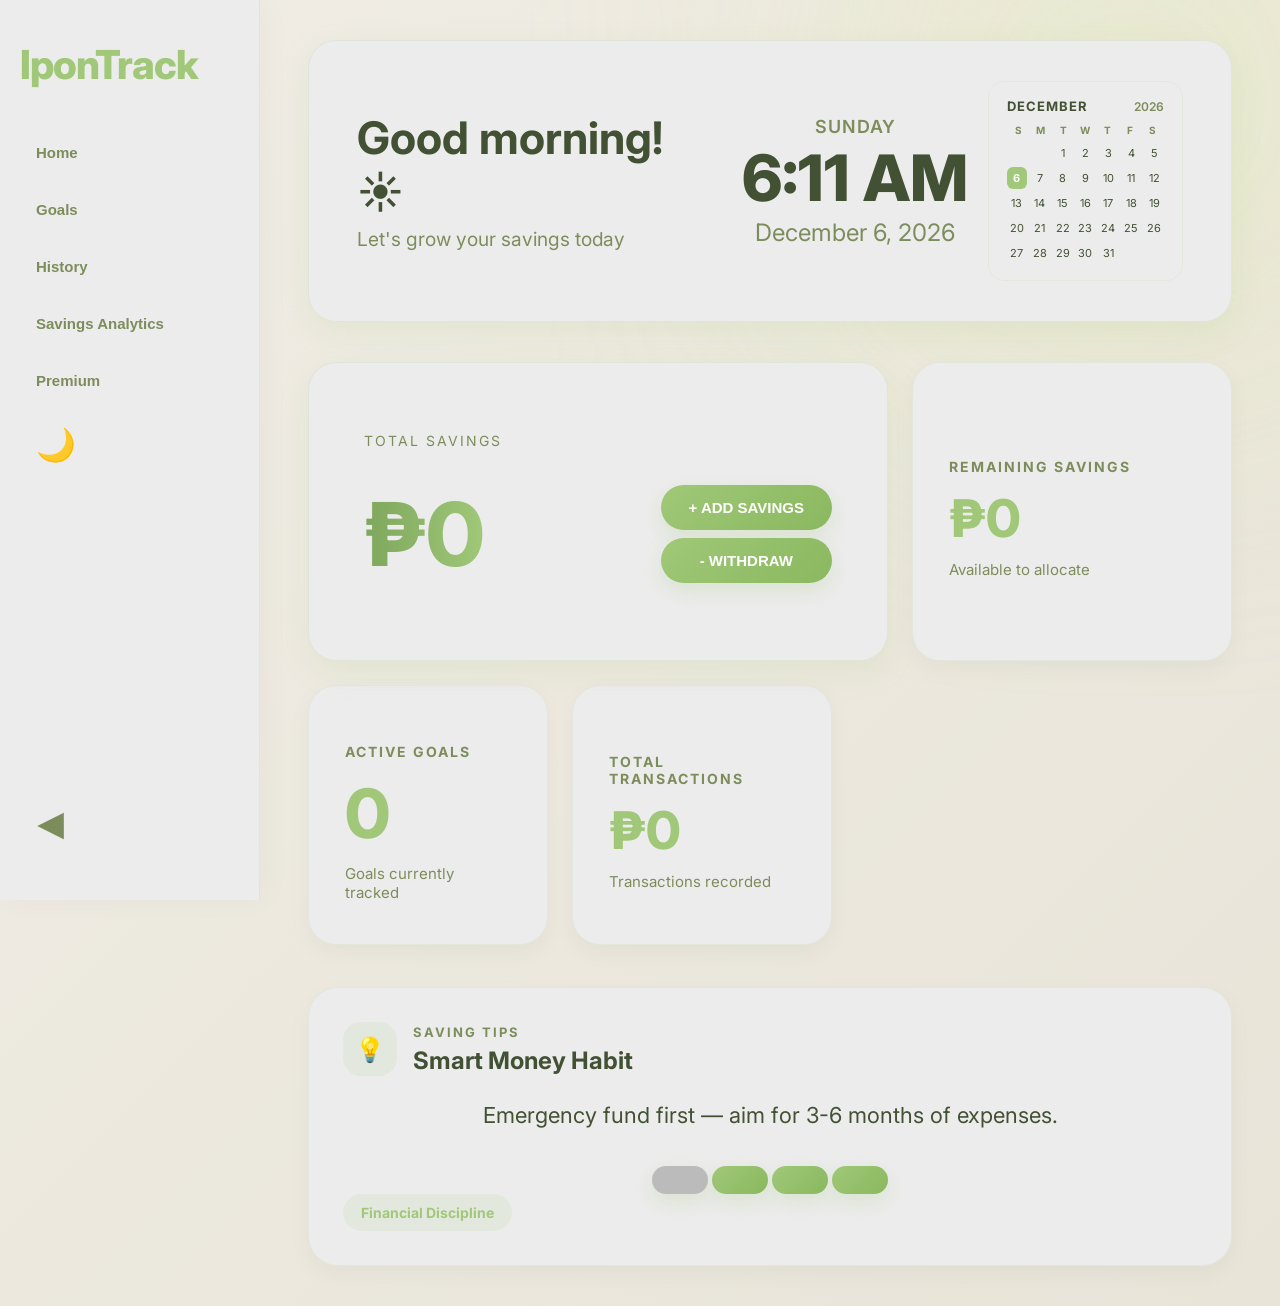
==== dashboard.html @ e524cc5b "analytics" ====
<!DOCTYPE html>
<html lang="en">

<head>
  <meta charset="UTF-8">
  <title>IponTrack Dashboard</title>
  <link rel="stylesheet" href="dashboard.css">
</head>

<body>

  <div class="layout">

    <aside class="sidebar">
      <h2 class="logo">IponTrack</h2>

      <button onclick="showPanel('home')">Home</button>
      <button onclick="showPanel('goals')">Goals</button>
      <button onclick="showPanel('history')">History</button>
      <button onclick="showPanel('analytics')">Savings Analytics</button>
      <button onclick="showPanel('premium')">Premium</button>

      <button onclick="toggleDarkMode()" id="darkModeToggle" class="theme-toggle">🌙</button>
      <button class="logout-icon" onclick="logout()" title="Logout">◀</button>
    </aside>

    <main class="main">

      <!-- HOME -->
      <section id="home" class="panel">

        <!-- Greeting Card -->
        <div class="overview-card greeting-card">
          <div class="greeting-row">
            <div class="greeting-left">
              <p id="greetingMessage" class="greeting">Hello!</p>
              <p class="greeting-sub">Let's grow your savings today</p>
            </div>
            <div class="greeting-right">
              <div class="greeting-clock">
                <p class="clock-day" id="clockDay">Loading...</p>
                <h2 class="clock-time" id="clockTime">--:--</h2>
                <small class="clock-date" id="clockDate">Loading date...</small>
              </div>
              <div class="greeting-calendar" id="miniCalendar">
                <div class="cal-header">
                  <span class="cal-month" id="calMonth">May</span>
                  <span class="cal-year" id="calYear">2026</span>
                </div>
                <div class="cal-weekdays">
                  <span>S</span><span>M</span><span>T</span><span>W</span><span>T</span><span>F</span><span>S</span>
                </div>
                <div class="cal-days" id="calDays"></div>
              </div>
            </div>
          </div>
        </div>

        <div class="overview-row">
          <div class="overview-card">
            <p class="label">Total Savings</p>
            <div class="savings-row">
              <h1 id="totalSavings">₱0</h1>
              <div class="savings-buttons">
                <button onclick="openGeneralDeposit()" class="goal-add-btn">+ ADD SAVINGS</button>
                <button onclick="openWithdraw()" class="goal-delete-btn">- WITHDRAW</button>
              </div>
            </div>
          </div>
          <div class="remaining-card">
            <p class="remaining-label">REMAINING SAVINGS</p>
            <h2 class="remaining-amount" id="remainingBalance">₱0</h2>
            <small class="remaining-subtext">Available to allocate</small>
          </div>
          <div class="goals-card">
            <p class="goals-label">ACTIVE GOALS</p>
            <h2 class="goals-count" id="activeGoals">0</h2>
            <small class="goals-subtext">Goals currently tracked</small>
          </div>
          <div class="transactions-card">
            <p class="transactions-label">TOTAL TRANSACTIONS</p>
            <h2 class="transactions-total" id="totalTransactions">₱0</h2>
            <small class="transactions-subtext">Transactions recorded</small>
          </div>
        </div>

        <div class="tips-card">
          <div class="tips-header">
            <div class="tips-icon">💡</div>
            <div>
              <p class="tips-label">SAVING TIPS</p>
              <h3 class="tips-title">Smart Money Habit</h3>
            </div>
          </div>
          <p class="tips-text" id="tipsText">Emergency fund first — aim for 3-6 months of expenses.</p>
          <div class="tip-dots" id="tipDots"></div>
          <div class="tips-footer">
            <span class="tips-badge">Financial Discipline</span>
          </div>
        </div>

      </section>

      <!-- GOALS -->
      <section id="goals" class="panel hidden">
        <h1>Your Goals</h1>
        <div class="form">
          <input id="goalName" placeholder="Goal name">
          <input id="goalAmount" type="number" placeholder="Target amount">
          <button onclick="addGoal()">Add Goal</button>
        </div>
        <div id="goalList"></div>
      </section>

      <!-- HISTORY -->
      <section id="history" class="panel hidden">
        <h1>Transaction History</h1>
        <table class="history-table">
          <thead>
            <tr>
              <th>Amount</th>
              <th>Date</th>
              <th>Action</th>
            </tr>
          </thead>
          <tbody id="historyList"></tbody>
        </table>
      </section>

      <!-- ANALYTICS -->
      <section id="analytics" class="panel hidden">
        <h1>Savings Analytics</h1>

        <!-- Summary Cards -->
        <div class="summary-row">
          <div class="summary-card">
            <p class="summary-label">TOTAL SAVINGS</p>
            <h3 id="analyticsTotalSavings">₱0</h3>
          </div>
          <div class="summary-card">
            <p class="summary-label">ALLOCATED</p>
            <h3 id="analyticsAllocated">₱0</h3>
          </div>
          <div class="summary-card">
            <p class="summary-label">REMAINING</p>
            <h3 id="analyticsRemaining">₱0</h3>
          </div>
          <div class="summary-card">
            <p class="summary-label">COMPLETED GOALS</p>
            <h3 id="analyticsCompleted">0</h3>
          </div>
        </div>

        <!-- Savings Trend -->
        <div class="analytics-card">
          <h2>Savings Trend</h2>
          <p class="analytics-subtitle">Last 7 days</p>
          <div class="bar-chart" id="savingsTrend"></div>
        </div>

        <!-- Goal Breakdown -->
        <div class="analytics-card">
          <h2>Goal Breakdown</h2>
          <p class="analytics-subtitle">How your savings are distributed</p>
          <div class="donut-container" id="goalBreakdown">
            <div class="donut-center">Goals</div>
          </div>
          <div class="donut-legend" id="donutLegend"></div>
        </div>
      </section>

      <!-- PREMIUM -->
      <section id="premium" class="panel hidden">
        <h1>Upgrade to Premium</h1>
        <p style="color: var(--text-soft); margin-bottom: 30px;">Unlock powerful features to supercharge your savings
          journey.</p>
        <div class="pricing-table">
          <div class="pricing-col">
            <div class="pricing-header free">
              <h2>Free</h2>
              <p class="pricing-price">₱0</p>
              <p class="pricing-sub">Forever</p>
            </div>
            <div class="pricing-features">
              <div class="pricing-feature"><span class="check">✓</span> Basic Savings Tracking</div>
              <div class="pricing-feature"><span class="check">✓</span> Up to 5 Goals</div>
              <div class="pricing-feature"><span class="check">✓</span> Transaction History</div>
              <div class="pricing-feature"><span class="check">✓</span> Savings Tips</div>
              <div class="pricing-feature"><span class="check">✓</span> Dark Mode</div>
              <div class="pricing-feature disabled"><span class="cross">✗</span> Advanced Analytics</div>
              <div class="pricing-feature disabled"><span class="cross">✗</span> Smart Predictions</div>
              <div class="pricing-feature disabled"><span class="cross">✗</span> Extended History</div>
              <div class="pricing-feature disabled"><span class="cross">✗</span> Priority Insights</div>
            </div>
            <div class="pricing-footer">
              <p class="current-plan">Current Plan</p>
            </div>
          </div>
          <div class="pricing-col featured">
            <div class="pricing-badge">⭐ RECOMMENDED</div>
            <div class="pricing-header premium">
              <h2>Premium</h2>
              <p class="pricing-price">₱299</p>
              <p class="pricing-sub">One-time payment</p>
            </div>
            <div class="pricing-features">
              <div class="pricing-feature"><span class="check">✓</span> Unlimited Goals</div>
              <div class="pricing-feature"><span class="check">✓</span> Advanced Analytics</div>
              <div class="pricing-feature"><span class="check">✓</span> Savings Tips</div>
              <div class="pricing-feature"><span class="check">✓</span> Smart Predictions</div>
              <div class="pricing-feature"><span class="check">✓</span> Extended History</div>
              <div class="pricing-feature"><span class="check">✓</span> Priority Insights</div>
              <div class="pricing-feature"><span class="check">✓</span> Data Export</div>
            </div>
            <div class="pricing-footer">
              <input id="activation_code" placeholder="Enter activation code" style="margin-bottom: 10px;">
              <button onclick="activate()">Activate Now</button>
              <p id="premiumStatus" style="margin-top: 8px;"> </p>
            </div>
          </div>
        </div>
      </section>

    </main>

  </div>

  <!-- DEPOSIT MODAL -->
  <div id="depositModal" class="modal hidden">
    <div class="modal-box">
      <h3>Add Savings</h3>
      <input id="amount" type="number" placeholder="Enter amount">
      <input type="hidden" id="depositGoalId">
      <div class="modal-actions">
        <button class="cancel-btn" onclick="closeDeposit()">Cancel</button>
        <button class="save-btn" onclick="deposit()">Save Savings</button>
      </div>
    </div>
  </div>

  <!-- GENERAL DEPOSIT MODAL -->
  <div id="generalDepositModal" class="modal hidden">
    <div class="modal-box">
      <h3>Add to Total Savings</h3>
      <input id="generalAmount" type="number" placeholder="Enter amount">
      <div class="modal-actions">
        <button class="cancel-btn" onclick="closeGeneralDeposit()">Cancel</button>
        <button class="save-btn" onclick="generalDeposit()">Save</button>
      </div>
    </div>
  </div>

  <!-- WITHDRAW MODAL -->
  <div id="withdrawModal" class="modal hidden">
    <div class="modal-box">
      <h3>Withdraw from Total Savings</h3>
      <input id="withdrawAmount" type="number" placeholder="Enter amount">
      <div class="modal-actions">
        <button class="cancel-btn" onclick="closeWithdraw()">Cancel</button>
        <button class="save-btn" onclick="withdraw()" style="background: var(--danger);">Withdraw</button>
      </div>
    </div>
  </div>

  <!-- GOAL WITHDRAW MODAL -->
  <div id="goalWithdrawModal" class="modal hidden">
    <div class="modal-box">
      <h3>Withdraw from Goal</h3>
      <input id="goalWithdrawAmount" type="number" placeholder="Enter amount">
      <input type="hidden" id="withdrawGoalId">
      <div class="modal-actions">
        <button class="cancel-btn" onclick="closeGoalWithdraw()">Cancel</button>
        <button class="save-btn" onclick="goalWithdraw()">Withdraw</button>
      </div>
    </div>
  </div>

  <!-- CONFIRMATION MODAL -->
  <div id="confirmModal" class="modal hidden" role="dialog" aria-modal="true">
    <div class="modal-box confirm-box">
      <div class="confirm-icon">⚠️</div>
      <h3 id="confirmTitle">Are you sure?</h3>
      <p id="confirmMessage">This action cannot be undone.</p>
      <div class="modal-actions">
        <button class="cancel-btn" onclick="closeConfirm()">Cancel</button>
        <button class="save-btn" onclick="executeConfirm()" style="background: var(--danger);">Delete</button>
      </div>
    </div>
  </div>

  <script src="app.js"></script>

</body>

</html>
---- dashboard.css ----
@import url('https://fonts.googleapis.com/css2?family=Inter:wght@300;400;600;800&display=swap');

:root {
  --bg-main: rgb(107, 107, 107);
  --bg-soft: #FAF6E9;
  --primary: #A0C878;
  --primary-hover: #8bb364;
  --light-green: #DDEB9D;
  --text-dark: #425133;
  --text-soft: #7c8d5b;
  --card-bg: rgb(236, 236, 236);
  --glass-border: rgba(160, 200, 120, 0.18);
  --danger: #e76f51;
  --shadow-soft: 0 10px 30px rgba(160,200,120,0.15);
  --shadow-hover: 0 18px 40px rgba(160,200,120,0.22);
  --sidebar-width: 260px;
}

* {
  box-sizing: border-box;
}

/* BODY */
body {
  margin: 0;
  font-family: 'Inter', sans-serif;
  background: linear-gradient(135deg, #F0EDE5 0%, #E8E4D8 100%);
  color: var(--text-dark);
  overflow-x: hidden;
}

/* SOFT GLOW */
body::before {
  content: "";
  position: fixed;
  width: 400px;
  height: 400px;
  background: #DDEB9D;
  filter: blur(170px);
  opacity: 0.45;
  top: -100px;
  right: -50px;
  z-index: -1;
}

/* LAYOUT */
.layout {
  display: flex;
  min-height: 100vh;
}

/* HAMBURGER MENU BUTTON */
.hamburger {
  display: none;
  position: fixed;
  top: 16px;
  left: 16px;
  z-index: 1000;
  background: rgba(255,255,255,0.85);
  backdrop-filter: blur(10px);
  border: 1px solid var(--glass-border);
  border-radius: 12px;
  width: 44px;
  height: 44px;
  cursor: pointer;
  font-size: 1.4rem;
  color: var(--text-dark);
  align-items: center;
  justify-content: center;
  box-shadow: 0 4px 12px rgba(0,0,0,0.06);
}

/* SIDEBAR OVERLAY (mobile) */
.sidebar-overlay {
  display: none;
  position: fixed;
  top: 0;
  left: 0;
  width: 100%;
  height: 100%;
  background: rgba(0,0,0,0.3);
  z-index: 998;
}

/* SIDEBAR */
.sidebar {
  width: var(--sidebar-width);
  background: var(--card-bg);
  backdrop-filter: blur(20px);
  padding: 40px 20px;
  display: flex;
  flex-direction: column;
  position: fixed;
  height: 100vh;
  border-right: 1px solid var(--glass-border);
  box-shadow: 5px 0 30px rgba(0,0,0,0.03);
  z-index: 999;
  transition: transform 0.3s ease;
}

.sidebar .theme-toggle {
  font-size: 2rem !important;
}

/* LOGO */
.logo {
  font-size: 2rem;
  font-weight: 800;
  margin-bottom: 45px;
  color: var(--primary);
  letter-spacing: -1px;
}

/* SIDEBAR BUTTONS */
.sidebar button {
  margin: 6px 0;
  padding: 14px 16px;
  background: transparent;
  border: none;
  color: var(--text-soft);
  cursor: pointer;
  border-radius: 14px;
  font-size: 15px;
  font-weight: 600;
  transition: all 0.25s ease;
  text-align: left;
}

.sidebar button:hover {
  background: rgba(160,200,120,0.12);
  color: var(--text-dark);
  transform: translateX(4px);
}

/* LOGOUT */
.logout {
  margin-top: auto !important;
  color: var(--danger) !important;
}

/* MAIN */
.main {
  flex: 1;
  margin-left: var(--sidebar-width);
  padding: 40px 48px;
}

/* PANELS */
.panel {
  max-width: 100%;
  animation: fadeUp 0.45s ease;
}

/* OVERVIEW CARD */
.overview-card {
   background: var(--card-bg);
  backdrop-filter: blur(18px);
  padding: 55px;
  border-radius: 28px;
  max-width: 100%;
  border: 1px solid var(--glass-border);
  box-shadow: var(--shadow-soft);
  transition: 0.3s ease;
}

.overview-card:hover {
  transform: translateY(-3px);
  box-shadow: var(--shadow-hover);
}

/* LABEL */
.overview-card .label {
  color: var(--text-soft);
  font-size: 14px;
  letter-spacing: 2px;
  text-transform: uppercase;
}

/* MONEY */
.overview-card h1 {
  font-size: clamp(51px, 10vw, 88px);
  margin: 18px 0;
  font-weight: 800;
  background: linear-gradient(90deg, #7ea75d, #A0C878);
  -webkit-background-clip: text;
  -webkit-text-fill-color: transparent;
  background-clip: text;
}

/* BUTTONS */
.primary-btn,
.panel button {
  padding: 14px 28px;
  background: linear-gradient(135deg, #A0C878, #8ab85f);
  border: none;
  border-radius: 50px;
  color: white;
  font-weight: 700;
  cursor: pointer;
  transition: all 0.25s ease;
  box-shadow: 0 8px 20px rgba(160,200,120,0.22);
  font-size: 15px;
}

.primary-btn:hover,
.panel button:hover {
  transform: translateY(-2px);
  filter: brightness(1.03);
  box-shadow: 0 14px 28px rgba(160,200,120,0.3);
}

/* INPUTS */
input {
  padding: 14px 16px;
  border-radius: 16px;
  border: 1px solid var(--glass-border);
  background: rgba(255,255,255,0.75);
  color: var(--text-dark);
  width: 100%;
  max-width: 420px;
  margin-bottom: 12px;
  font-size: 15px;
  transition: 0.25s ease;
}

input::placeholder {
  color: #8ca16f;
}

input:focus {
  outline: none;
  border-color: var(--primary);
  box-shadow: 0 0 0 4px rgba(160,200,120,0.15);
  transform: translateY(-1px);
}

/* GOAL CARDS */
.goal-card,
.progress-card {
  background: rgba(255, 255, 255, 0.4);
  backdrop-filter: blur(15px);
  padding: 22px;
  border-radius: 22px;
  margin-top: 16px;
  border: 1px solid var(--glass-border);
  box-shadow: 0 8px 24px rgba(0,0,0,0.04);
  transition: 0.25s ease;
}

.goal-card:hover,
.progress-card:hover {
  transform: translateY(-3px);
  box-shadow: 0 14px 30px rgba(0,0,0,0.06);
}

/* ANALYTICS */
.goal-analytics {
  display: flex;
  gap: 14px;
  margin-top: 18px;
  flex-wrap: wrap;
}

.mini-card {
  flex: 1;
  min-width: 120px;
  background: rgba(255,255,255,0.8);
  padding: 14px;
  border-radius: 14px;
  text-align: center;
  border: 1px solid rgba(160,200,120,0.12);
}

.mini-card small {
  color: var(--text-soft);
  display: block;
  margin-bottom: 4px;
}

/* PROGRESS */
.progress-title {
  margin-top: 40px;
  margin-bottom: 20px;
}

.remaining {
  color: var(--text-soft);
}

.progress-bar {
  width: 100%;
  height: 12px;
  background: #edf3d0;
  border-radius: 12px;
  margin-top: 15px;
  overflow: hidden;
}

.progress-fill {
  height: 100%;
  background: linear-gradient(90deg, #A0C878, #c3df8c);
  border-radius: 12px;
  animation: growBar 1s ease;
}

/* DELETE BUTTON (for goals/transactions) */
.delete-btn {
  min-width: 120px;
  background: var(--danger);
  color: white;
  border: none;
  padding: 10px 16px;
  border-radius: 12px;
  font-size: 14px;
  font-weight: 600;
  cursor: pointer;
  transition: 0.25s ease;
}

.delete-btn:hover {
  background: #d85d3f;
  transform: translateY(-1px);
}

/* TABLE */
.history-table {
  width: 100%;
  border-collapse: separate;
  border-spacing: 0;
  overflow: hidden;
  border-radius: 24px;
  background: rgba(255,255,255,0.4);
  box-shadow: 0 8px 24px rgba(0,0,0,0.04);
}

.history-table thead {
  background: rgba(160,200,120,0.12);
}

.history-table th {
  padding: 22px;
  text-align: center;
  font-size: 18px;
  color: #425133;
  font-weight: 700;
}

.history-table td {
  padding: 26px 22px;
  text-align: center;
  font-size: 18px;
  color: #4f5f3c;
  border-top: 1px solid rgba(160,200,120,0.08);
}

.history-table tbody tr:hover {
  background: rgba(160,200,120,0.04);
}

/* MODAL */
.modal {
  position: fixed;
  top: 0;
  left: 0;
  width: 100%;
  height: 100%;
  background: rgba(0,0,0,0.28);
  backdrop-filter: blur(5px);
  display: flex;
  justify-content: center;
  align-items: center;
  z-index: 2000;
}

.modal-box {
  background: rgba(255,255,255,0.92);
  padding: 28px;
  border-radius: 24px;
  min-width: 320px;
  max-width: 90vw;
  border: 1px solid var(--glass-border);
  box-shadow: 0 18px 40px rgba(0,0,0,0.08);
}

.modal-box h3 {
  margin-top: 0;
}

.modal-box input {
  width: 100%;
  box-sizing: border-box;
  padding: 18px 20px;
  border-radius: 18px;
  border: 1px solid rgba(160,200,120,0.18);
  background: rgba(255,255,255,0.82);
  font-size: 17px;
  color: #425133;
  margin-bottom: 26px;
  outline: none;
  max-width: 100%;
}

.modal-box input:focus {
  border-color: #A0C878;
  box-shadow: 0 0 0 4px rgba(160,200,120,0.12);
}

/* MODAL BUTTON ROW */
.modal-actions {
  display: flex;
  justify-content: center;
  gap: 12px;
  margin-top: 10px;
  flex-wrap: wrap;
}

/* SAVE BUTTON */
.save-btn {
  background: linear-gradient(135deg, #A0C878, #8bb364);
  color: white;
  border: none;
  padding: 14px 24px;
  border-radius: 50px;
  font-weight: 700;
  font-size: 15px;
  cursor: pointer;
}

/* CANCEL BUTTON */
.cancel-btn {
  background: rgba(160,200,120,0.08);
  border: 1px solid rgba(160,200,120,0.18);
  color: #6e8452;
  padding: 14px 22px;
  border-radius: 50px;
  font-weight: 600;
  font-size: 15px;
  cursor: pointer;
}

/* EMPTY STATE */
.empty-state {
  text-align: center;
  padding: 40px 20px;
  color: var(--text-soft);
}

.empty-state .empty-icon {
  font-size: 3rem;
  margin-bottom: 12px;
}

.empty-state p {
  margin: 4px 0;
  font-size: 0.95rem;
}

/* LOADING SKELETON */
.skeleton {
  background: linear-gradient(90deg, rgba(160,200,120,0.08) 25%, rgba(160,200,120,0.15) 50%, rgba(160,200,120,0.08) 75%);
  background-size: 200% 100%;
  animation: shimmer 1.5s infinite;
  border-radius: 12px;
}

/* ERROR BANNER */
.error-banner {
  background: rgba(231, 111, 81, 0.1);
  border: 1px solid rgba(231, 111, 81, 0.3);
  color: var(--danger);
  padding: 14px 18px;
  border-radius: 14px;
  margin-bottom: 16px;
  display: none;
}

.error-banner.visible {
  display: block;
}

/* HIDDEN */
.hidden {
  display: none !important;
}

/* ANIMATIONS */
@keyframes fadeUp {
  from {
    opacity: 0;
    transform: translateY(15px);
  }
  to {
    opacity: 1;
    transform: translateY(0);
  }
}

@keyframes growBar {
  from { width: 0; }
}

@keyframes shimmer {
  0% { background-position: -200% 0; }
  100% { background-position: 200% 0; }
}

/* ============================================= */
/* RESPONSIVE BREAKPOINTS */
/* ============================================= */

/* Tablet (≤1024px) */
@media (max-width: 1024px) {
  .hamburger {
    display: flex;
  }

  .sidebar {
    transform: translateX(-100%);
  }

  .sidebar.open {
    transform: translateX(0);
  }

  .sidebar-overlay.active {
    display: block;
  }

  .main {
    margin-left: 0;
    padding: 70px 24px 40px;
  }

  .overview-card {
    padding: 36px;
  }

  .overview-card h1 {
    font-size: 48px;
  }

  .history-table th,
  .history-table td {
    padding: 14px 12px;
    font-size: 14px;
  }
}

/* Mobile (≤640px) */
@media (max-width: 640px) {
  .main {
    padding: 64px 16px 32px;
  }

  .overview-card {
    padding: 28px 20px;
    border-radius: 20px;
  }

  .overview-card h1 {
    font-size: 36px;
  }

  .panel {
    max-width: 100%;
  }

  .modal-box {
    min-width: auto;
    width: 90vw;
    padding: 20px;
  }

  .history-table {
    display: block;
    overflow-x: auto;
    -webkit-overflow-scrolling: touch;
  }

  .history-table th,
  .history-table td {
    padding: 12px 10px;
    font-size: 13px;
    white-space: nowrap;
  }

  input {
    max-width: 100%;
  }
}

/* ============================================= */
/* DARK MODE */
/* ============================================= */
body.dark {
  --bg-main: #121212;
  --bg-soft: #1e1e1e;
  --text-dark: #e0e0e0;
  --text-soft: #a0a0a0;
  --card-bg: rgba(30, 30, 30, 0.75);
  --glass-border: rgba(255, 255, 255, 0.08);
  --shadow-soft: 0 10px 30px rgba(0,0,0,0.4);
  --shadow-hover: 0 18px 40px rgba(0,0,0,0.5);
  background: #121212;
}

body.dark::before {
  background: #2a2a2a;
  opacity: 0.3;
}

body.dark .sidebar {
  background: rgba(20, 20, 20, 0.85);
}

body.dark input {
  background: rgba(40, 40, 40, 0.7);
  color: #e0e0e0;
  border-color: rgba(255, 255, 255, 0.1);
}

body.dark input::placeholder {
  color: #888;
}

body.dark .history-table {
  background: rgba(30, 30, 30, 0.7);
}

body.dark .history-table thead {
  background: rgba(255, 255, 255, 0.04);
}

body.dark .history-table td {
  color: #ccc;
  border-top: 1px solid rgba(255, 255, 255, 0.05);
}

body.dark .history-table tbody tr:hover {
  background: rgba(255, 255, 255, 0.03);
}

body.dark .goal-card,
body.dark .progress-card,
body.dark .overview-card {
  background: rgba(30, 30, 30, 0.7);
}

body.dark .goals-card,
body.dark .transactions-card,
body.dark .clock-card,
body.dark .tips-card,
body.dark .remaining-card {
  background: rgba(30, 30, 30, 0.7);
}

body.dark .tips-icon {
  background: rgba(160, 200, 120, 0.08);
}

body.dark .tips-badge {
  background: rgba(160, 200, 120, 0.1);
  color: #A0C878;
}

body.dark .prediction-select {
  background: rgba(30, 30, 30, 0.9);
  border-color: rgba(255, 255, 255, 0.1);
}

body.dark .goal-add-btn {
  background: #A0C878;
  color: #121212;
}

body.dark .modal-box {
  background: rgba(24, 24, 24, 0.95);
  color: #e0e0e0;
}

body.dark .modal-box input {
  background: rgba(40, 40, 40, 0.8);
  color: #e0e0e0;
}

body.dark .cancel-btn {
  background: rgba(255, 255, 255, 0.05);
  color: #aaa;
  border-color: rgba(255, 255, 255, 0.1);
}

body.dark .mini-card {
  background: rgba(30, 30, 30, 0.7);
}

body.dark .progress-bar {
  background: #333;
}

body.dark .sidebar button:hover {
  background: rgba(255, 255, 255, 0.05);
}

body.dark .hamburger {
  background: rgba(20, 20, 20, 0.9);
  color: #e0e0e0;
}

body.dark .tip-dot {
  background: #3a3a3a;
}

body.dark .tip-dot.active {
  background: #777;
}

body.dark .greeting-calendar {
  background: transparent;
  border-color: rgba(255, 255, 255, 0.06);
}

/* ============================================= */
/* HOME PANEL ENHANCEMENTS */
/* ============================================= */

/* Home cards layout */
#home {
  display: flex;
  flex-direction: column;
  gap: 20px;
  max-width: 100%;
}

/* Greeting Card */
.greeting-card {
  padding: 40px 48px !important;
  max-width: 100% !important;
  margin-bottom: 20px !important;
   background: var(--card-bg) !important;
}

.greeting {
  font-size: 2.8rem;
  font-weight: 700;
  color: var(--text-dark);
  margin: 0 0 8px 0;
  animation: fadeUp 0.6s ease;
}

.greeting-sub {
  font-size: 1.2rem;
  color: var(--text-soft);
  margin: 0;
}

/* Savings Card */
.savings-card {
  padding: 48px 52px !important;
  max-width: 100% !important;
}

.savings-card h1 {
  font-size: clamp(48px, 8vw, 80px) !important;
  
}

/* SAVINGS TIPS CARD */

.tips-card {

  background: var(--card-bg);

  border:
    1px solid rgba(160,200,120,0.14);

  border-radius: 30px;

  padding: 34px;

  box-shadow:
    0 8px 24px rgba(0,0,0,0.04);

  margin-top: 22px;

  max-width: 100%;
}

/* HEADER */

.tips-header {

  display: flex;

  align-items: center;

  gap: 16px;

  margin-bottom: 22px;
}

/* ICON */

.tips-icon {

  width: 54px;

  height: 54px;

  border-radius: 18px;

  background:
    rgba(160,200,120,0.12);

  display: flex;

  align-items: center;

  justify-content: center;

  font-size: 24px;
}

/* LABEL */

.tips-label {

  margin: 0;

  color: var(--text-soft);

  font-size: 13px;

  letter-spacing: 2px;

  font-weight: 700;
}

/* TITLE */

.tips-title {

  margin: 6px 0 0 0;

  color: var(--text-dark);

  font-size: 24px;

  font-weight: 700;
}

/* MAIN TEXT */

.tips-text {

  color: var(--text-dark);

  font-size: 22px;

  line-height: 1.6;

  margin: 0 0 28px 0;

  max-width: 100%;

  text-align: center;
}

/* FOOTER */

.tips-footer {

  display: flex;

  justify-content: flex-start;
}

/* BADGE */

.tips-badge {

  background:
    rgba(160,200,120,0.12);

  color: #A0C878;

  padding: 10px 18px;

  border-radius: 50px;

  font-size: 14px;

  font-weight: 700;
}
/* SIDEBAR BRAND */

.sidebar-brand {

  display: flex;

  align-items: center;

  gap: 14px;

  margin-bottom: 45px;
}

/* LOGO IMAGE */

.sidebar-logo {

  width: 58px;

  height: 58px;

  object-fit: cover;

  border-radius: 18px;

  border:
    1px solid rgba(160,200,120,0.18);

  box-shadow:
    0 6px 18px rgba(0,0,0,0.05);
}

/* TEXT LOGO */

.logo {

  margin: 0;

  font-size: 2.5rem;

  font-weight: 800;

  color: var(--primary);
  
   margin-bottom: 35px;
}

/* REAL TIME CLOCK CARD */

.clock-card {

  margin-top: 28px;

  width: 320px;

  background: var(--card-bg);

  backdrop-filter: blur(14px);

  border:
    1px solid rgba(160,200,120,0.14);

  border-radius: 26px;

  padding: 26px;

  box-shadow:
    0 8px 24px rgba(0,0,0,0.04);
}

/* DAY */

.clock-day {

  margin: 0;

  font-size: 15px;

  color: var(--text-soft);

  font-weight: 600;

  letter-spacing: 1px;

  text-transform: uppercase;
}

/* TIME */

.clock-time {

  margin: 10px 0;

  font-size: 42px;

  color: var(--text-dark);

  font-weight: 800;
}

/* DATE */

.clock-date {

  color: var(--text-soft);

  font-size: 15px;
}

/* OVERVIEW HORIZONTAL ROW */
.overview-row {
  display: flex;
  gap: 20px;
  align-items: stretch;
  flex-wrap: wrap;
}

/* OVERVIEW CARD IN ROW */
.overview-row .overview-card {
  flex: 2 !important;
  min-width: 400px !important;
  display: flex;
  flex-direction: column;
  justify-content: center;
}
  


/* CLOCK CARD */

.clock-card {

  width: 320px;

  min-height: 260px;

  box-sizing: border-box;

  display: flex;

  flex-direction: column;

  justify-content: center;

  background: var(--card-bg);

  border:
    1px solid rgba(160,200,120,0.14);

  border-radius: 28px;

  padding: 36px;

  box-shadow:
    0 8px 24px rgba(0,0,0,0.04);
}

.clock-day {

  margin-bottom: 12px;
}

.clock-time {

  margin: 0 0 14px 0;
}

/* OVERVIEW ROW */

.overview-row {

  display: flex;

  gap: 24px;

  align-items: stretch;
}

/* BOTH CARDS SAME HEIGHT */

.overview-card,
.clock-card {

  min-height: 260px;

  box-sizing: border-box;
}

/* CLOCK CARD LAYOUT */

.clock-card {

  width: 280px;

  display: flex;

  flex-direction: column;

  justify-content: center;
}

.clock-card {

  margin-bottom: 0;
}

.overview-card {

  margin-bottom: 0;
}

/* ACTIVE GOALS CARD */

.goals-card {

  width: 240px;

  min-height: 260px;

  box-sizing: border-box;

  display: flex;

  flex-direction: column;

  justify-content: center;

  background: var(--card-bg);

  border:
    1px solid rgba(160,200,120,0.14);

  border-radius: 28px;

  padding: 36px;

  box-shadow:
    0 8px 24px rgba(0,0,0,0.04);
}

/* LABEL */

.goals-label {

  font-size: 14px;

  letter-spacing: 2px;

  color: var(--text-soft);

  font-weight: 700;

  margin-bottom: 12px;
}

/* NUMBER */

.goals-count {

  font-size: 68px;

  margin: 0;

  color: #A0C878;

  font-weight: 800;
}

/* SUBTEXT */

.goals-subtext {

  margin-top: 10px;

  color: var(--text-soft);

  font-size: 15px;
}

/* TOTAL TRANSACTIONS CARD */

.transactions-card {

  width: 260px;

  min-height: 260px;

  box-sizing: border-box;

  display: flex;

  flex-direction: column;

  justify-content: center;

  background: var(--card-bg);

  border:
    1px solid rgba(160,200,120,0.14);

  border-radius: 28px;

  padding: 36px;

  box-shadow:
    0 8px 24px rgba(0,0,0,0.04);
}

/* LABEL */

.transactions-label {

  font-size: 14px;

  letter-spacing: 2px;

  color: var(--text-soft);

  font-weight: 700;

  margin-bottom: 12px;
}

/* AMOUNT */

.transactions-total {

  font-size: 52px;

  margin: 0;

  color: #A0C878;

  font-weight: 800;
}

/* SUBTEXT */

.transactions-subtext {

  margin-top: 10px;

  color: var(--text-soft);

  font-size: 15px;
}

/* TIPS TEXT ANIMATION */

.tips-text {

  position: relative;

  overflow: hidden;

  min-height: 40px;
}

/* SLIDE ANIMATION */

.tip-slide-out {

  animation:
    slideOutLeft 0.45s ease forwards;
}

.tip-slide-in {

  animation:
    slideInRight 0.45s ease forwards;
}

/* OUT */

@keyframes slideOutLeft {

  from {

    opacity: 1;

    transform: translateX(0);
  }

  to {

    opacity: 0;

    transform: translateX(-40px);
  }
}

/* IN */

@keyframes slideInRight {

  from {

    opacity: 0;

    transform: translateX(40px);
  }

  to {

    opacity: 1;

    transform: translateX(0);
  }
}

.prediction-select {

  margin: 18px 0;

  padding: 12px 16px;

  border-radius: 14px;

  border:
    1px solid rgba(160,200,120,0.14);

  background:
    rgba(0,0,0,0.22);

  color: white;

  font-size: 15px;

  outline: none;

  cursor: pointer;

  width: auto;

  min-width: 180px;

  max-width: 220px;

  appearance: none;

  -webkit-appearance: none;

  -moz-appearance: none;
}

/* OPTIONS */

.prediction-select option {

  background: #1b1b1b;

  color: white;
}

/* GOAL TOP */

.goal-top {

  display: flex;

  justify-content: space-between;

  align-items: center;

  gap: 20px;

  margin-bottom: 14px;
}

/* ACTIONS */

.goal-actions {

  display: flex;

  gap: 12px;
}

/* ADD BUTTON */

.goal-add-btn {

  background: #A0C878;

  color: black;

  border: none;

  padding: 12px 18px;

  border-radius: 14px;

  font-size: 13px;

  font-weight: 800;

  cursor: pointer;
}

/* DELETE BUTTON */

.goal-delete-btn {

  background: #ff3b30;

  color: white;

  border: none;

  padding: 12px 18px;

  border-radius: 14px;

  font-size: 13px;

  font-weight: 800;

  cursor: pointer;
}

.modal {

  z-index: 9999;
}

/* Counter animation */
@keyframes countUp {
  from {
    opacity: 0;
    transform: translateY(10px);
  }
  to {
    opacity: 1;
    transform: translateY(0);
  }
}

/* ============================================= */
/* CONFIRMATION MODAL */
/* ============================================= */

.confirm-box {
  text-align: center;
  max-width: 400px;
}

.confirm-icon {
  font-size: 2.5rem;
  margin-bottom: 12px;
}

.confirm-box h3 {
  margin: 0 0 8px 0;
  font-size: 1.2rem;
  color: var(--text-dark);
}

.confirm-box p {
  margin: 0 0 24px 0;
  font-size: 0.9rem;
  color: var(--text-soft);
}

#confirmDeleteBtn {
  min-width: 100px;
}

.tip-dots {
  display: flex;
  justify-content: center;
  gap: 5px;
  margin-top: 18px;
  margin-bottom: 0;
}

.tip-dots {
  display: flex;
  justify-content: center;
  gap: 4px;
  margin-top: 16px;
}

.tip-dot {
  width: 3px;
  height: 3px;
  border-radius: 50%;
  background: #ddd;
  transition: background 0.3s ease;
  cursor: pointer;
  border: none;
  padding: 0;
}

body.dark .tip-dot {
  background: #3a3a3a;
}

.tip-dot.active {
  background: #bbb;
}

body.dark .tip-dot.active {
  background: #777;
}

/* Greeting Row Layout */
.greeting-row {
  display: flex;
  align-items: center;
  justify-content: space-between;
  gap: 24px;
}

.greeting-left {
  flex: 1;
}

.greeting-right {
  display: flex;
  align-items: center;
  gap: 20px;
}

.greeting-clock {
  text-align: center;
}

.greeting-clock .clock-day {
  font-size: 18px;
  color: var(--text-soft);
  font-weight: 600;
  letter-spacing: 1px;
  text-transform: uppercase;
  margin: 0;
}

.greeting-clock .clock-time {
  font-size: 64px;
  color: var(--text-dark);
  font-weight: 800;
  margin: 2px 0;
}

.greeting-clock .clock-date {
  font-size: 24px;
  color: var(--text-soft);
}

/* Visual Calendar */
.greeting-calendar {
  background: transparent;
  border-radius: 16px;
  padding: 16px 18px;
  border: 1px solid rgba(160, 200, 120, 0.12);
  min-width: 195px;
}

.cal-header {
  display: flex;
  justify-content: space-between;
  align-items: center;
  margin-bottom: 10px;
}

.cal-month {
  font-size: 13px;
  font-weight: 700;
  color: var(--text-dark);
  text-transform: uppercase;
  letter-spacing: 1px;
}

.cal-year {
  font-size: 12px;
  color: var(--text-soft);
  font-weight: 600;
}

.cal-weekdays {
  display: grid;
  grid-template-columns: repeat(7, 1fr);
  text-align: center;
  font-size: 10px;
  font-weight: 700;
  color: var(--text-soft);
  margin-bottom: 6px;
}

.cal-days {
  display: grid;
  grid-template-columns: repeat(7, 1fr);
  gap: 3px;
  text-align: center;
}

.cal-day-cell {
  font-size: 11px;
  padding: 4px 0;
  border-radius: 6px;
  color: var(--text-dark);
}

.cal-day-cell.today {
  background: var(--primary);
  color: white;
  font-weight: 700;
}

.cal-day-cell.empty {
  color: transparent;
}




/* REMAINING SAVINGS CARD */
.remaining-card {
  width: 320px;
  overflow: hidden;
  min-height: 260px;
  box-sizing: border-box;
  display: flex;
  flex-direction: column;
  justify-content: center;
  background: var(--card-bg);
  border: 1px solid rgba(160, 200, 120, 0.14);
  border-radius: 28px;
  padding: 36px;
  box-shadow: 0 8px 24px rgba(0, 0, 0, 0.04);
}

.remaining-label {
  font-size: 14px;
  letter-spacing: 2px;
  color: var(--text-soft);
  font-weight: 700;
  margin-bottom: 12px;
}

.remaining-amount {
  font-size: 52px;
  margin: 0;
  color: #A0C878;
  font-weight: 800;
  word-break: break-all;
}


.remaining-card .remaining-amount {
  font-size: clamp(28px, 5vw, 52px) !important;
}

.remaining-subtext {
  margin-top: 10px;
  color: var(--text-soft);
  font-size: 15px;
}

/* Dark mode */
body.dark .remaining-card {
  background: rgba(30, 30, 30, 0.7);
}

.savings-row {
  display: flex;
  align-items: center;
  justify-content: space-between;
  gap: 20px;
}

.savings-buttons {
  display: flex;
  flex-direction: column;
  gap: 8px;
}

.goal-withdraw-btn {
  background: #f0a030;
  color: white;
  border: none;
  padding: 12px 18px;
  border-radius: 14px;
  font-size: 13px;
  font-weight: 800;
  cursor: pointer;
}

.theme-toggle {
  background: none;
  border: none;
  font-size: 1.3rem;
  cursor: pointer;
  padding: 6px;
  border-radius: 50%;
  transition: 0.3s ease;
  line-height: 1;
  color: var(--text-soft);
}

.theme-toggle:hover {
  background: rgba(160, 200, 120, 0.1);
  transform: scale(1.1);
}

/* PREMIUM PAGE */
.premium-grid {
  display: grid;
  grid-template-columns: repeat(auto-fit, minmax(250px, 1fr));
  gap: 20px;
  margin-bottom: 40px;
}

.premium-feature-card {
  background: var(--card-bg);
  border: 1px solid rgba(160, 200, 120, 0.14);
  border-radius: 22px;
  padding: 28px;
  text-align: center;
  box-shadow: 0 8px 24px rgba(0, 0, 0, 0.04);
  transition: 0.3s ease;
}

.premium-feature-card:hover {
  transform: translateY(-4px);
  box-shadow: 0 14px 30px rgba(0, 0, 0, 0.08);
}

.premium-icon {
  font-size: 2.5rem;
  margin-bottom: 14px;
}

.premium-feature-card h3 {
  margin: 0 0 10px 0;
  color: var(--text-dark);
  font-size: 1.2rem;
}

.premium-feature-card p {
  margin: 0;
  color: var(--text-soft);
  font-size: 0.9rem;
  line-height: 1.5;
}

.premium-activate {
  background: var(--card-bg);
  border: 1px solid rgba(160, 200, 120, 0.14);
  border-radius: 22px;
  padding: 32px;
  text-align: center;
  max-width: 500px;
}

.premium-activate h2 {
  margin: 0 0 20px 0;
  color: var(--text-dark);
}

.premium-activate input {
  margin-bottom: 16px;
}

.premium-activate button {
  margin-bottom: 12px;
}

#premiumStatus {
  color: var(--text-soft);
  font-weight: 600;
}

/* Dark mode */
body.dark .premium-feature-card,
body.dark .premium-activate {
  background: rgba(30, 30, 30, 0.7);
}

/* PRICING TABLE */
.pricing-table {
  display: flex;
  gap: 24px;
  justify-content: center;
  flex-wrap: wrap;
}

.pricing-col {
  background: var(--card-bg);
  border: 1px solid rgba(160, 200, 120, 0.14);
  border-radius: 22px;
  padding: 0;
  width: 320px;
  box-shadow: 0 8px 24px rgba(0, 0, 0, 0.04);
  overflow: hidden;
  position: relative;
}

.pricing-col.featured {
  border-color: var(--primary);
  box-shadow: 0 12px 32px rgba(160, 200, 120, 0.2);
  transform: scale(1.02);
}

.pricing-badge {
  background: var(--primary);
  color: white;
  text-align: center;
  padding: 8px;
  font-weight: 700;
  font-size: 0.85rem;
  letter-spacing: 1px;
}

.pricing-header {
  padding: 32px 24px;
  text-align: center;
}

.pricing-header.free {
  background: rgba(160, 200, 120, 0.08);
}

.pricing-header.premium {
  background: rgba(160, 200, 120, 0.15);
}

.pricing-header h2 {
  margin: 0;
  font-size: 1.8rem;
  color: var(--text-dark);
  -webkit-text-fill-color: var(--text-dark);
  background: none;
}

.pricing-price {
  font-size: 2.8rem;
  font-weight: 800;
  color: var(--primary);
  margin: 8px 0 4px;
}

.pricing-sub {
  font-size: 0.9rem;
  color: var(--text-soft);
  margin: 0;
}

.pricing-features {
  padding: 24px;
}

.pricing-feature {
  padding: 10px 0;
  font-size: 0.9rem;
  color: var(--text-dark);
  border-bottom: 1px solid rgba(160, 200, 120, 0.08);
}

.pricing-feature.disabled {
  color: var(--text-soft);
  opacity: 0.6;
}

.check {
  color: var(--primary);
  font-weight: 700;
  margin-right: 8px;
}

.cross {
  color: var(--danger);
  font-weight: 700;
  margin-right: 8px;
}

.pricing-footer {
  padding: 24px;
  text-align: center;
}

.current-plan {
  color: var(--text-soft);
  font-weight: 600;
}

/* Dark mode */
body.dark .pricing-col {
  background: rgba(30, 30, 30, 0.7);
}

body.dark .pricing-header.free {
  background: rgba(160, 200, 120, 0.05);
}

body.dark .pricing-header.premium {
  background: rgba(160, 200, 120, 0.08);
}

.logout-icon {
  margin-top: auto !important;
  font-size: 2rem !important;
  width: 60px !important;
  height: 60px !important;
  background: none;
  border: none;
  cursor: pointer;
  padding: 10px;
  border-radius: 50%;
  color: var(--text-soft);
  transition: 0.3s ease;
  display: flex;
  align-items: center;
  justify-content: center;
  
}

.logout-icon:hover {
  background: rgba(231, 111, 81, 0.1);
  color: var(--danger);
}

/* ============================================= */
/* ANALYTICS */
/* ============================================= */

.analytics-card {
  background: var(--card-bg);
  border: 1px solid rgba(160, 200, 120, 0.14);
  border-radius: 22px;
  padding: 32px;
  margin-bottom: 24px;
  box-shadow: 0 8px 24px rgba(0, 0, 0, 0.04);
}

.analytics-card h2 {
  margin: 0 0 4px 0;
  font-size: 1.3rem;
  color: var(--text-dark);
  background: none;
  -webkit-text-fill-color: var(--text-dark);
}

.analytics-subtitle {
  color: var(--text-soft);
  font-size: 0.85rem;
  margin: 0 0 24px 0;
}

/* Bar Chart */
.bar-chart {
  display: flex;
  align-items: flex-end;
  gap: 16px;
  height: 220px;
  padding: 0 4px;
}

.bar-wrapper {
  flex: 1;
  display: flex;
  flex-direction: column;
  align-items: center;
  height: 100%;
  justify-content: flex-end;
}

.bar {
  width: 100%;
  max-width: 50px;
  background: var(--primary);
  border-radius: 8px 8px 0 0;
  min-height: 4px;
  transition: height 0.6s ease;
}

.bar-label {
  font-size: 0.8rem;
  color: var(--text-soft);
  margin-top: 8px;
}

.bar-amount {
   font-size: 0.75rem;
  color: var(--text-soft);
  margin-bottom: 4px;
}

/* Donut Chart */
.donut-container {
  width: 180px;
  height: 180px;
  border-radius: 50%;
  margin: 0 auto 24px;
  position: relative;
  display: flex;
  align-items: center;
  justify-content: center;
}

.donut-center {
  position: absolute;
  font-size: 0.85rem;
  font-weight: 700;
  color: var(--text-dark);
  text-align: center;
}

.donut-legend {
  display: flex;
  flex-wrap: wrap;
  gap: 16px;
  justify-content: center;
}

.legend-item {
  display: flex;
  align-items: center;
  gap: 6px;
  font-size: 0.85rem;
  color: var(--text-dark);
}

.legend-dot {
  width: 10px;
  height: 10px;
  border-radius: 50%;
}

/* Dark mode */
body.dark .analytics-card {
  background: rgba(30, 30, 30, 0.7);
}

body.dark .analytics-card h2 {
  -webkit-text-fill-color: var(--text-dark);
}

body.dark .bar {
  background: var(--primary);
}

/* ============================================= */
/* ANALYTICS */
/* ============================================= */

.analytics-card {
  background: var(--card-bg);
  border: 1px solid rgba(160, 200, 120, 0.14);
  border-radius: 22px;
  padding: 32px;
  margin-bottom: 24px;
  box-shadow: 0 8px 24px rgba(0, 0, 0, 0.04);
}

.analytics-card h2 {
  margin: 0 0 4px 0;
  font-size: 1.3rem;
  color: var(--text-dark);
  background: none;
  -webkit-text-fill-color: var(--text-dark);
}

.analytics-subtitle {
  color: var(--text-soft);
  font-size: 0.85rem;
  margin: 0 0 24px 0;
}

/* Bar Chart */
.bar-chart {
  display: flex;
  align-items: flex-end;
  gap: 12px;
  height: 180px;
  padding: 0 4px;
}

.bar-wrapper {
  flex: 1;
  display: flex;
  flex-direction: column;
  align-items: center;
  height: 100%;
  justify-content: flex-end;
}

.bar {
  width: 100%;
  max-width: 40px;
  background: var(--primary);
  border-radius: 8px 8px 0 0;
  min-height: 4px;
  transition: height 0.6s ease;
}

.bar-label {
  font-size: 0.7rem;
  color: var(--text-soft);
  margin-top: 8px;
}

.bar-amount {
  font-size: 0.65rem;
  color: var(--text-soft);
  margin-bottom: 4px;
}

/* Donut Chart */
.donut-container {
  width: 180px;
  height: 180px;
  border-radius: 50%;
  margin: 0 auto 24px;
  position: relative;
  display: flex;
  align-items: center;
  justify-content: center;
}

.donut-center {
  position: absolute;
  font-size: 0.85rem;
  font-weight: 700;
  color: var(--text-dark);
  text-align: center;
  background: var(--card-bg);
  width: 100px;
  height: 100px;
  border-radius: 50%;
  display: flex;
  align-items: center;
  justify-content: center;
}

.donut-legend {
  display: flex;
  flex-wrap: wrap;
  gap: 16px;
  justify-content: center;
}

.legend-item {
  display: flex;
  align-items: center;
  gap: 6px;
  font-size: 0.85rem;
  color: var(--text-dark);
}

.legend-dot {
  width: 10px;
  height: 10px;
  border-radius: 50%;
}

/* Summary Cards */
.summary-row {
  display: flex;
  gap: 16px;
  margin-bottom: 24px;
  flex-wrap: wrap;
}

.summary-card {
  flex: 1;
  min-width: 150px;
  background: var(--card-bg);
  border: 1px solid rgba(160, 200, 120, 0.14);
  border-radius: 18px;
  padding: 20px;
  text-align: center;
  box-shadow: 0 4px 16px rgba(0, 0, 0, 0.03);
}

.summary-label {
  font-size: 0.7rem;
  letter-spacing: 1.5px;
  color: var(--text-soft);
  font-weight: 700;
  margin: 0 0 8px 0;
}

.summary-card h3 {
  font-size: 1.6rem;
  margin: 0;
  color: var(--primary);
  font-weight: 800;
}

/* Dark mode */
body.dark .analytics-card,
body.dark .summary-card {
  background: rgba(30, 30, 30, 0.7);
}

body.dark .analytics-card h2 {
  -webkit-text-fill-color: var(--text-dark);
}

body.dark .donut-center {
  background: rgba(30, 30, 30, 0.9);
}
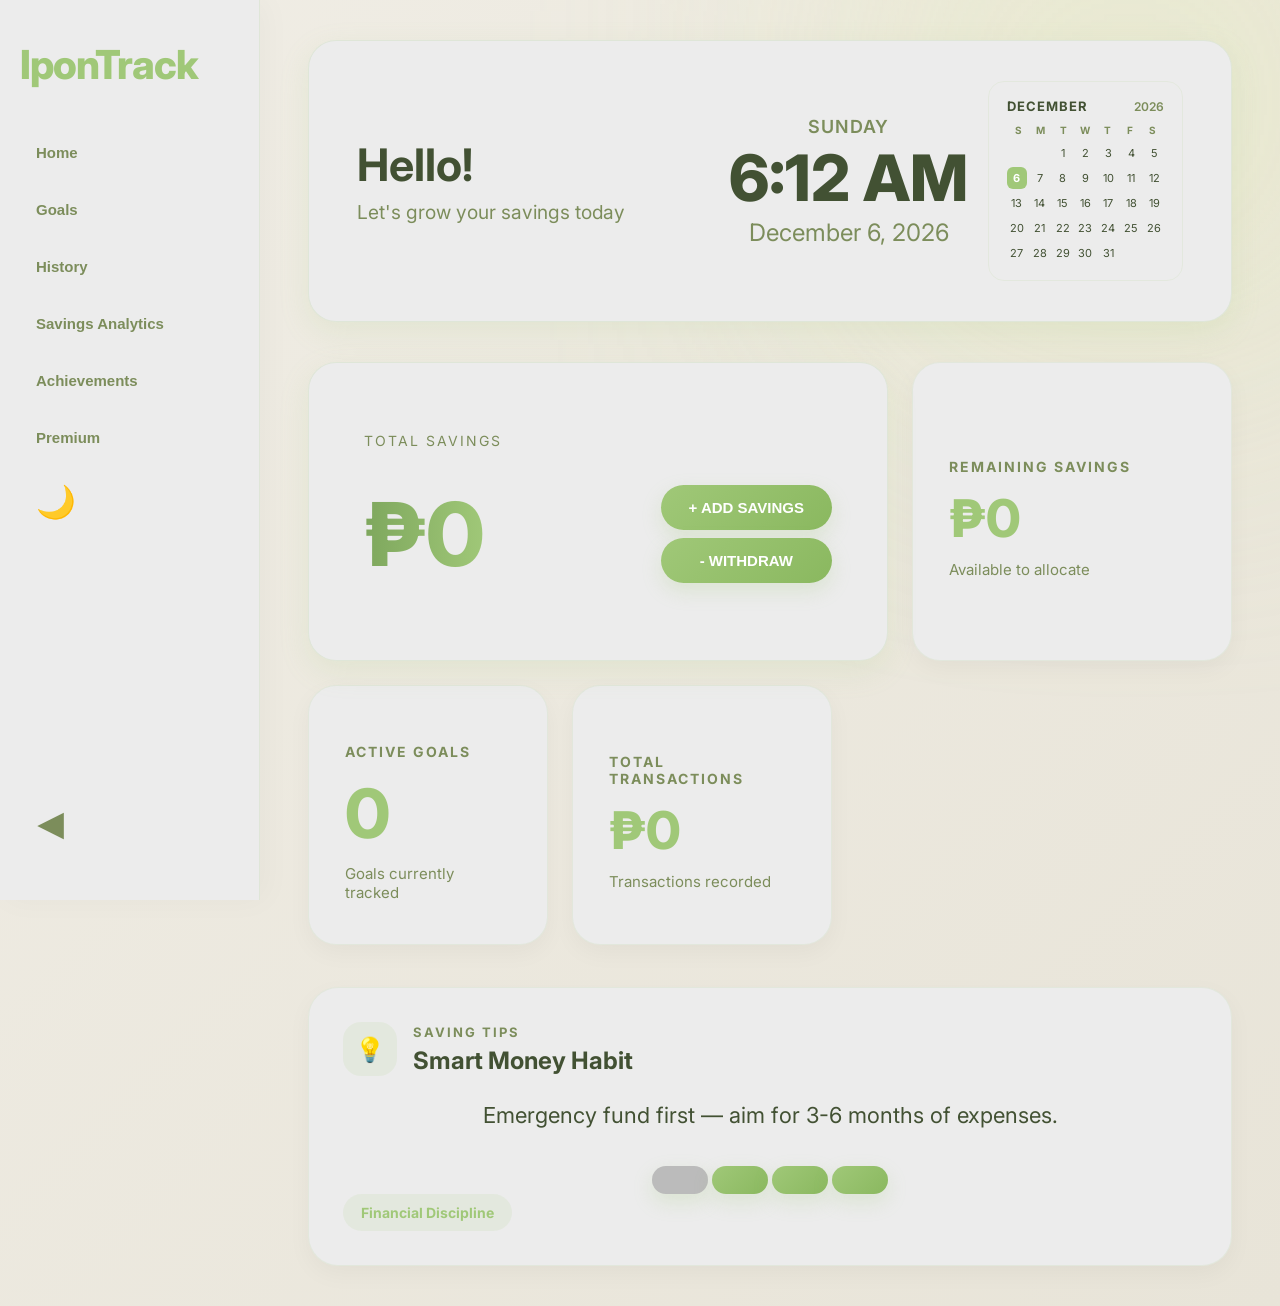
==== commit 85d6ad72: "achievements fixed" ====
--- a/dashboard.html
+++ b/dashboard.html
@@ -9,6 +9,8 @@
 
 <body>
 
+  <div class="toast-container" id="toastContainer"></div>
+
   <div class="layout">
 
     <aside class="sidebar">
@@ -18,6 +20,7 @@
       <button onclick="showPanel('goals')">Goals</button>
       <button onclick="showPanel('history')">History</button>
       <button onclick="showPanel('analytics')">Savings Analytics</button>
+      <button onclick="showPanel('achievements')">Achievements</button>
       <button onclick="showPanel('premium')">Premium</button>
 
       <button onclick="toggleDarkMode()" id="darkModeToggle" class="theme-toggle">🌙</button>
@@ -160,13 +163,21 @@
 
         <!-- Goal Breakdown -->
         <div class="analytics-card">
-          <h2>Goal Breakdown</h2>
+          <h2>Goals Breakdown</h2>
           <p class="analytics-subtitle">How your savings are distributed</p>
           <div class="donut-container" id="goalBreakdown">
             <div class="donut-center">Goals</div>
           </div>
           <div class="donut-legend" id="donutLegend"></div>
         </div>
+      </section>
+
+      <!-- ACHIEVEMENTS -->
+      <section id="achievements" class="panel hidden">
+        <h1>Achievements</h1>
+        <p style="color: var(--text-soft); margin-bottom: 24px;">Your completed goals and saving milestones</p>
+
+        <div id="achievementsList"></div>
       </section>
 
       <!-- PREMIUM -->
--- a/dashboard.css
+++ b/dashboard.css
@@ -2192,4 +2192,144 @@
 
 body.dark .donut-center {
   background: rgba(30, 30, 30, 0.9);
+}
+
+/* TOAST NOTIFICATIONS */
+.toast-container {
+  position: fixed;
+  top: 20px;
+  right: 20px;
+  z-index: 9999;
+  display: flex;
+  flex-direction: column;
+  gap: 10px;
+}
+
+.toast {
+  padding: 14px 20px;
+  border-radius: 12px;
+  color: white;
+  font-weight: 600;
+  font-size: 0.9rem;
+  min-width: 260px;
+  max-width: 400px;
+  box-shadow: 0 8px 24px rgba(0, 0, 0, 0.15);
+  animation: slideIn 0.35s ease, fadeOut 0.35s ease 2.5s forwards;
+  backdrop-filter: blur(10px);
+}
+
+.toast.success {
+  background: rgba(80, 180, 100, 0.92);
+}
+
+.toast.error {
+  background: rgba(220, 80, 60, 0.92);
+}
+
+.toast.info {
+  background: rgba(60, 140, 220, 0.92);
+}
+
+@keyframes slideIn {
+  from { transform: translateX(100%); opacity: 0; }
+  to { transform: translateX(0); opacity: 1; }
+}
+
+@keyframes fadeOut {
+  from { opacity: 1; }
+  to { opacity: 0; }
+}
+
+/* ACHIEVEMENTS */
+.achievement-card {
+  background: var(--card-bg);
+  border: 1px solid rgba(160, 200, 120, 0.18);
+  border-radius: 22px;
+  padding: 28px 32px;
+  margin-bottom: 20px;
+  box-shadow: 0 8px 24px rgba(0, 0, 0, 0.04);
+  transition: 0.3s ease;
+}
+
+.achievement-card:hover {
+  transform: translateY(-3px);
+  box-shadow: 0 14px 30px rgba(0, 0, 0, 0.08);
+}
+
+.achievement-header {
+  display: flex;
+  align-items: center;
+  gap: 14px;
+  margin-bottom: 20px;
+}
+
+.achievement-icon {
+  font-size: 2.2rem;
+}
+
+.achievement-title {
+  flex: 1;
+}
+
+.achievement-title h3 {
+  margin: 0;
+  font-size: 1.3rem;
+  color: var(--text-dark);
+}
+
+.achievement-date {
+  font-size: 0.85rem;
+  color: var(--text-soft);
+  margin-top: 4px;
+}
+
+.achievement-stats {
+  display: flex;
+  gap: 24px;
+  flex-wrap: wrap;
+  padding-top: 18px;
+  border-top: 1px solid rgba(160, 200, 120, 0.1);
+}
+
+.achievement-stat {
+  text-align: center;
+  min-width: 90px;
+}
+
+.achievement-stat .stat-value {
+  font-size: 1.3rem;
+  font-weight: 700;
+  color: var(--primary);
+}
+
+.achievement-stat .stat-label {
+  font-size: 0.75rem;
+  color: var(--text-soft);
+  letter-spacing: 1px;
+  margin-top: 4px;
+}
+
+.achievements-empty {
+  text-align: center;
+  padding: 60px 20px;
+  color: var(--text-soft);
+}
+
+.achievements-empty .empty-icon {
+  font-size: 3.5rem;
+  margin-bottom: 16px;
+}
+
+.achievements-empty h3 {
+  margin: 0 0 8px 0;
+  color: var(--text-dark);
+}
+
+.achievements-empty p {
+  margin: 0;
+  font-size: 0.95rem;
+}
+
+body.dark .achievement-card {
+  background: rgba(30, 30, 30, 0.7);
 }
